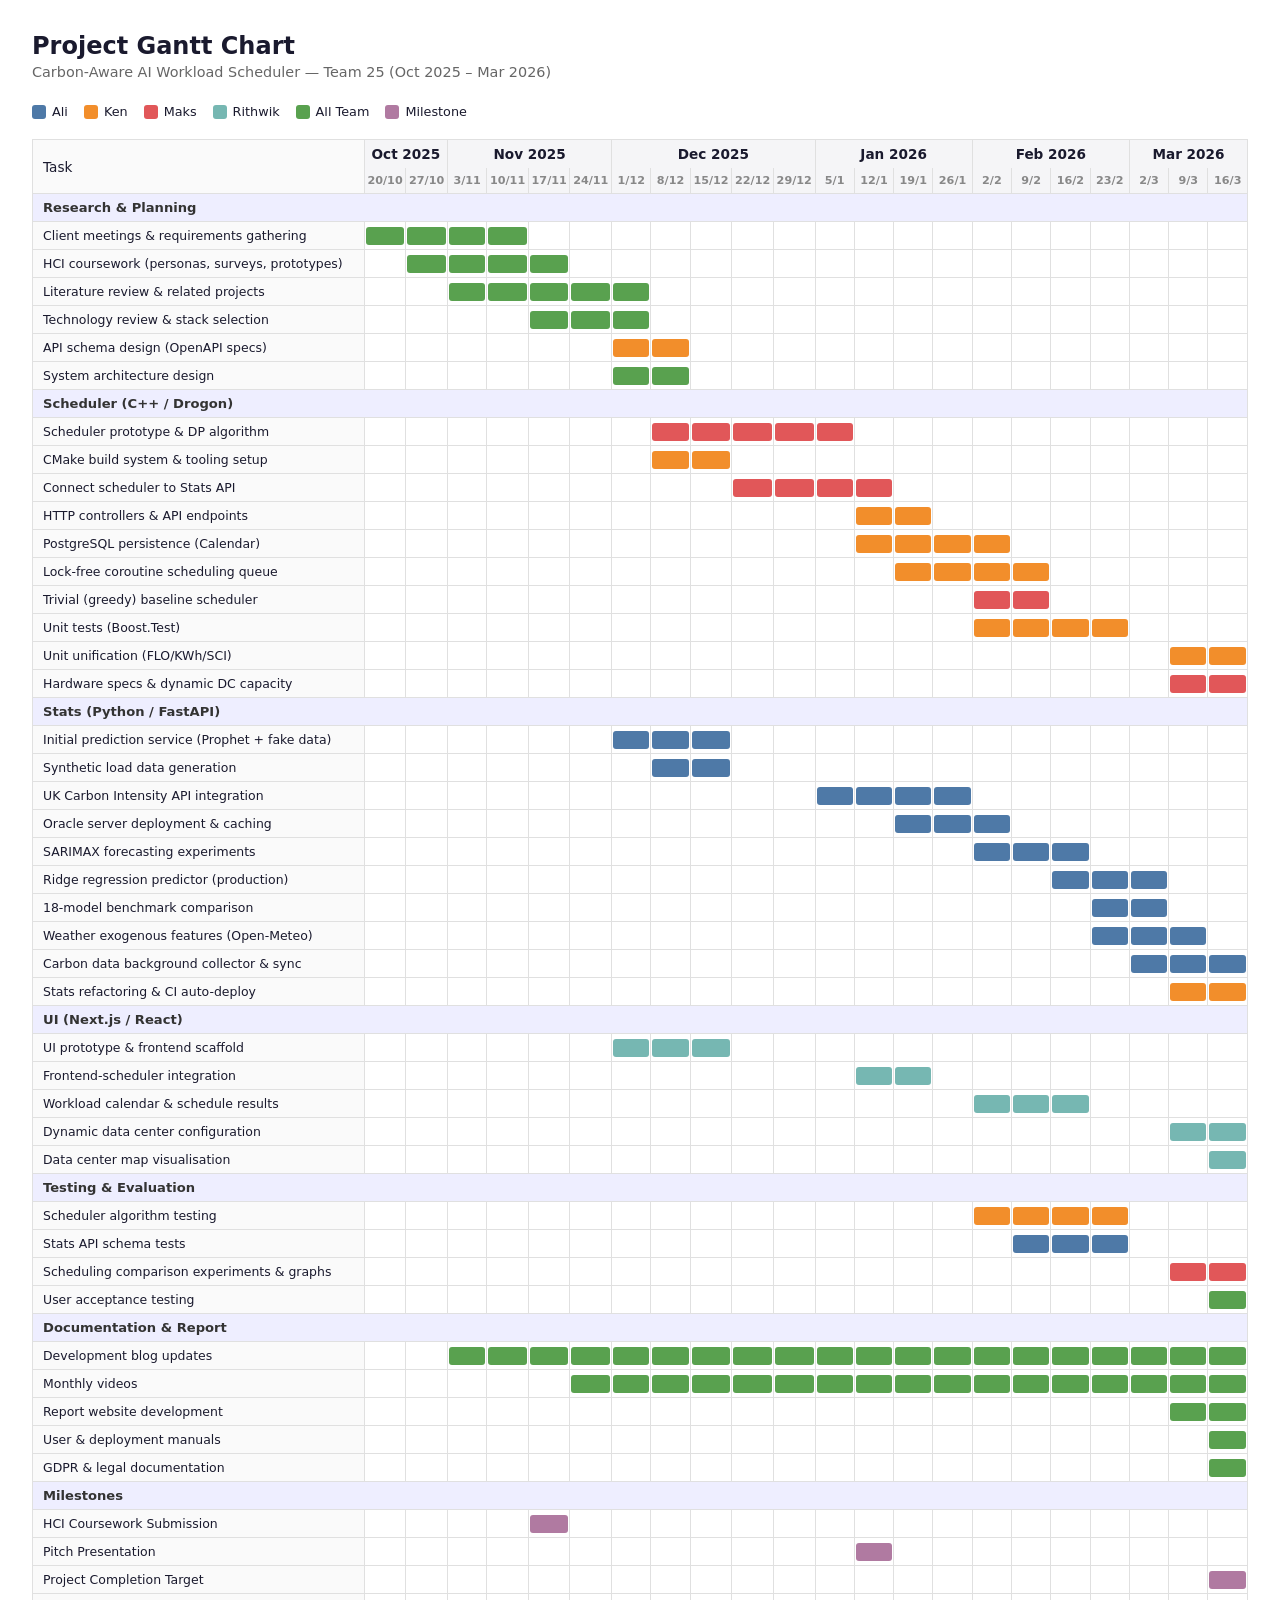
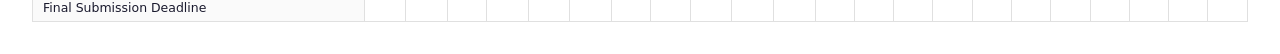
==== docs/gantt-chart.html @ f17dfa4c "added gantt chart to homepage and the journal updated" ====
<!DOCTYPE html>
<html lang="en">
<head>
<meta charset="UTF-8">
<meta name="viewport" content="width=device-width, initial-scale=1.0">
<title>COMP0016 Team 25 - Gantt Chart</title>
<style>
  * { margin: 0; padding: 0; box-sizing: border-box; }
  body { font-family: 'Segoe UI', system-ui, -apple-system, sans-serif; background: #fff; color: #1a1a2e; padding: 32px; }
  h1 { font-size: 1.5rem; margin-bottom: 4px; }
  .subtitle { color: #666; font-size: 0.9rem; margin-bottom: 24px; }
  .legend { display: flex; gap: 16px; flex-wrap: wrap; margin-bottom: 20px; font-size: 0.8rem; }
  .legend-item { display: flex; align-items: center; gap: 6px; }
  .legend-swatch { width: 14px; height: 14px; border-radius: 3px; }

  .gantt-container { overflow-x: auto; }
  .gantt { border-collapse: collapse; width: 100%; min-width: 1100px; font-size: 0.78rem; }
  .gantt th, .gantt td { border: 1px solid #e0e0e0; padding: 0; text-align: center; }
  .gantt thead th { background: #f5f5f7; padding: 6px 2px; font-weight: 600; position: sticky; top: 0; z-index: 2; }
  .gantt thead th.month-header { border-bottom: none; font-size: 0.85rem; }
  .gantt thead th.week-header { border-top: none; font-size: 0.7rem; color: #888; min-width: 38px; }
  .gantt .task-name { text-align: left; padding: 5px 10px; font-weight: 500; white-space: nowrap; min-width: 220px; background: #fafafa; position: sticky; left: 0; z-index: 1; }
  .gantt .section-header { text-align: left; padding: 6px 10px; font-weight: 700; background: #eef; color: #333; font-size: 0.82rem; }
  .gantt td.bar { padding: 3px 1px; height: 28px; vertical-align: middle; }

  /* Team member colours */
  .ali    { background: #4e79a7; border-radius: 3px; height: 18px; }
  .ken    { background: #f28e2b; border-radius: 3px; height: 18px; }
  .maks   { background: #e15759; border-radius: 3px; height: 18px; }
  .rithwik{ background: #76b7b2; border-radius: 3px; height: 18px; }
  .all    { background: #59a14f; border-radius: 3px; height: 18px; }
  .milestone { background: #b07aa1; border-radius: 3px; height: 18px; }

  .bar-ali, .bar-ken, .bar-maks, .bar-rithwik, .bar-all, .bar-milestone {
    height: 18px; border-radius: 3px; min-width: 100%;
  }
  .bar-ali     { background: #4e79a7; }
  .bar-ken     { background: #f28e2b; }
  .bar-maks    { background: #e15759; }
  .bar-rithwik { background: #76b7b2; }
  .bar-all     { background: #59a14f; }
  .bar-milestone { background: #b07aa1; }
</style>
</head>
<body>

<h1>Project Gantt Chart</h1>
<p class="subtitle">Carbon-Aware AI Workload Scheduler &mdash; Team 25 (Oct 2025 &ndash; Mar 2026)</p>

<div class="legend">
  <div class="legend-item"><div class="legend-swatch" style="background:#4e79a7"></div> Ali</div>
  <div class="legend-item"><div class="legend-swatch" style="background:#f28e2b"></div> Ken</div>
  <div class="legend-item"><div class="legend-swatch" style="background:#e15759"></div> Maks</div>
  <div class="legend-item"><div class="legend-swatch" style="background:#76b7b2"></div> Rithwik</div>
  <div class="legend-item"><div class="legend-swatch" style="background:#59a14f"></div> All Team</div>
  <div class="legend-item"><div class="legend-swatch" style="background:#b07aa1"></div> Milestone</div>
</div>

<div class="gantt-container">
<table class="gantt" id="gantt-table">
</table>
</div>

<script>
// --- CONFIG ---
const START = new Date('2025-10-20');
const END   = new Date('2026-03-22');
const MONTHS = ['Oct','Nov','Dec','Jan','Feb','Mar'];

// Weeks: each column is one week starting from START
function weeksBetween(a, b) {
  return Math.ceil((b - a) / (7 * 864e5));
}
const totalWeeks = weeksBetween(START, END);

// Helper: week index for a date
function weekOf(dateStr) {
  const d = new Date(dateStr);
  return Math.floor((d - START) / (7 * 864e5));
}

// Tasks: [name, startDate, endDate, colorClass]
const sections = [
  {
    name: 'Research & Planning',
    tasks: [
      ['Client meetings & requirements gathering',   '2025-10-20', '2025-11-16', 'bar-all'],
      ['HCI coursework (personas, surveys, prototypes)', '2025-10-27', '2025-11-23', 'bar-all'],
      ['Literature review & related projects',       '2025-11-03', '2025-12-07', 'bar-all'],
      ['Technology review & stack selection',         '2025-11-17', '2025-12-07', 'bar-all'],
      ['API schema design (OpenAPI specs)',           '2025-12-01', '2025-12-14', 'bar-ken'],
      ['System architecture design',                 '2025-12-01', '2025-12-14', 'bar-all'],
    ]
  },
  {
    name: 'Scheduler (C++ / Drogon)',
    tasks: [
      ['Scheduler prototype & DP algorithm',         '2025-12-08', '2026-01-05', 'bar-maks'],
      ['CMake build system & tooling setup',         '2025-12-10', '2025-12-21', 'bar-ken'],
      ['Connect scheduler to Stats API',             '2025-12-28', '2026-01-14', 'bar-maks'],
      ['HTTP controllers & API endpoints',           '2026-01-12', '2026-01-25', 'bar-ken'],
      ['PostgreSQL persistence (Calendar)',           '2026-01-14', '2026-02-02', 'bar-ken'],
      ['Lock-free coroutine scheduling queue',       '2026-01-23', '2026-02-09', 'bar-ken'],
      ['Trivial (greedy) baseline scheduler',        '2026-02-03', '2026-02-11', 'bar-maks'],
      ['Unit tests (Boost.Test)',                    '2026-02-05', '2026-02-25', 'bar-ken'],
      ['Unit unification (FLO/KWh/SCI)',             '2026-03-13', '2026-03-17', 'bar-ken'],
      ['Hardware specs & dynamic DC capacity',       '2026-03-14', '2026-03-17', 'bar-maks'],
    ]
  },
  {
    name: 'Stats (Python / FastAPI)',
    tasks: [
      ['Initial prediction service (Prophet + fake data)', '2025-12-03', '2025-12-21', 'bar-ali'],
      ['Synthetic load data generation',             '2025-12-09', '2025-12-21', 'bar-ali'],
      ['UK Carbon Intensity API integration',        '2026-01-07', '2026-01-27', 'bar-ali'],
      ['Oracle server deployment & caching',         '2026-01-20', '2026-02-06', 'bar-ali'],
      ['SARIMAX forecasting experiments',            '2026-02-03', '2026-02-19', 'bar-ali'],
      ['Ridge regression predictor (production)',    '2026-02-19', '2026-03-06', 'bar-ali'],
      ['18-model benchmark comparison',              '2026-02-23', '2026-03-06', 'bar-ali'],
      ['Weather exogenous features (Open-Meteo)',    '2026-03-01', '2026-03-11', 'bar-ali'],
      ['Carbon data background collector & sync',    '2026-03-06', '2026-03-16', 'bar-ali'],
      ['Stats refactoring & CI auto-deploy',         '2026-03-15', '2026-03-17', 'bar-ken'],
    ]
  },
  {
    name: 'UI (Next.js / React)',
    tasks: [
      ['UI prototype & frontend scaffold',           '2025-12-03', '2025-12-16', 'bar-rithwik'],
      ['Frontend-scheduler integration',             '2026-01-12', '2026-01-19', 'bar-rithwik'],
      ['Workload calendar & schedule results',       '2026-02-03', '2026-02-16', 'bar-rithwik'],
      ['Dynamic data center configuration',          '2026-03-15', '2026-03-17', 'bar-rithwik'],
      ['Data center map visualisation',              '2026-03-16', '2026-03-17', 'bar-rithwik'],
    ]
  },
  {
    name: 'Testing & Evaluation',
    tasks: [
      ['Scheduler algorithm testing',               '2026-02-05', '2026-02-25', 'bar-ken'],
      ['Stats API schema tests',                    '2026-02-11', '2026-02-25', 'bar-ali'],
      ['Scheduling comparison experiments & graphs', '2026-03-13', '2026-03-17', 'bar-maks'],
      ['User acceptance testing',                    '2026-03-17', '2026-03-22', 'bar-all'],
    ]
  },
  {
    name: 'Documentation & Report',
    tasks: [
      ['Development blog updates',                   '2025-11-03', '2026-03-22', 'bar-all'],
      ['Monthly videos',                             '2025-11-24', '2026-03-22', 'bar-all'],
      ['Report website development',                 '2026-03-10', '2026-03-22', 'bar-all'],
      ['User & deployment manuals',                  '2026-03-17', '2026-03-22', 'bar-all'],
      ['GDPR & legal documentation',                 '2026-03-17', '2026-03-22', 'bar-all'],
    ]
  },
  {
    name: 'Milestones',
    tasks: [
      ['HCI Coursework Submission',                  '2025-11-23', '2025-11-23', 'bar-milestone'],
      ['Pitch Presentation',                         '2026-01-13', '2026-01-13', 'bar-milestone'],
      ['Project Completion Target',                  '2026-03-22', '2026-03-22', 'bar-milestone'],
      ['Final Submission Deadline',                  '2026-03-27', '2026-03-27', 'bar-milestone'],
    ]
  }
];

// --- RENDER ---
const table = document.getElementById('gantt-table');

// Month header row
const monthRow = document.createElement('tr');
const taskTh = document.createElement('th');
taskTh.className = 'month-header task-name';
taskTh.rowSpan = 2;
taskTh.textContent = 'Task';
monthRow.appendChild(taskTh);

// Calculate weeks per month
let weekDate = new Date(START);
let monthWeeks = {};
let weekDates = [];
for (let w = 0; w < totalWeeks; w++) {
  const m = weekDate.toLocaleString('en-US', { month: 'short' });
  monthWeeks[m] = (monthWeeks[m] || 0) + 1;
  weekDates.push(new Date(weekDate));
  weekDate = new Date(weekDate.getTime() + 7 * 864e5);
}
for (const m of ['Oct','Nov','Dec','Jan','Feb','Mar']) {
  if (monthWeeks[m]) {
    const th = document.createElement('th');
    th.className = 'month-header';
    th.colSpan = monthWeeks[m];
    th.textContent = m + (m === 'Oct' || m === 'Nov' || m === 'Dec' ? ' 2025' : ' 2026');
    monthRow.appendChild(th);
  }
}

// Week header row
const weekRow = document.createElement('tr');
for (let w = 0; w < totalWeeks; w++) {
  const th = document.createElement('th');
  th.className = 'week-header';
  const d = weekDates[w];
  th.textContent = d.getDate() + '/' + (d.getMonth()+1);
  weekRow.appendChild(th);
}

const thead = document.createElement('thead');
thead.appendChild(monthRow);
thead.appendChild(weekRow);
table.appendChild(thead);

const tbody = document.createElement('tbody');

for (const section of sections) {
  // Section header
  const sRow = document.createElement('tr');
  const sTd = document.createElement('td');
  sTd.className = 'section-header';
  sTd.colSpan = totalWeeks + 1;
  sTd.textContent = section.name;
  sRow.appendChild(sTd);
  tbody.appendChild(sRow);

  for (const [name, start, end, cls] of section.tasks) {
    const tr = document.createElement('tr');
    const nameTd = document.createElement('td');
    nameTd.className = 'task-name';
    nameTd.textContent = name;
    tr.appendChild(nameTd);

    const ws = weekOf(start);
    const we = weekOf(end);

    for (let w = 0; w < totalWeeks; w++) {
      const td = document.createElement('td');
      td.className = 'bar';
      if (w >= ws && w <= we) {
        const div = document.createElement('div');
        div.className = cls;
        td.appendChild(div);
      }
      tr.appendChild(td);
    }
    tbody.appendChild(tr);
  }
}

table.appendChild(tbody);
</script>

</body>
</html>
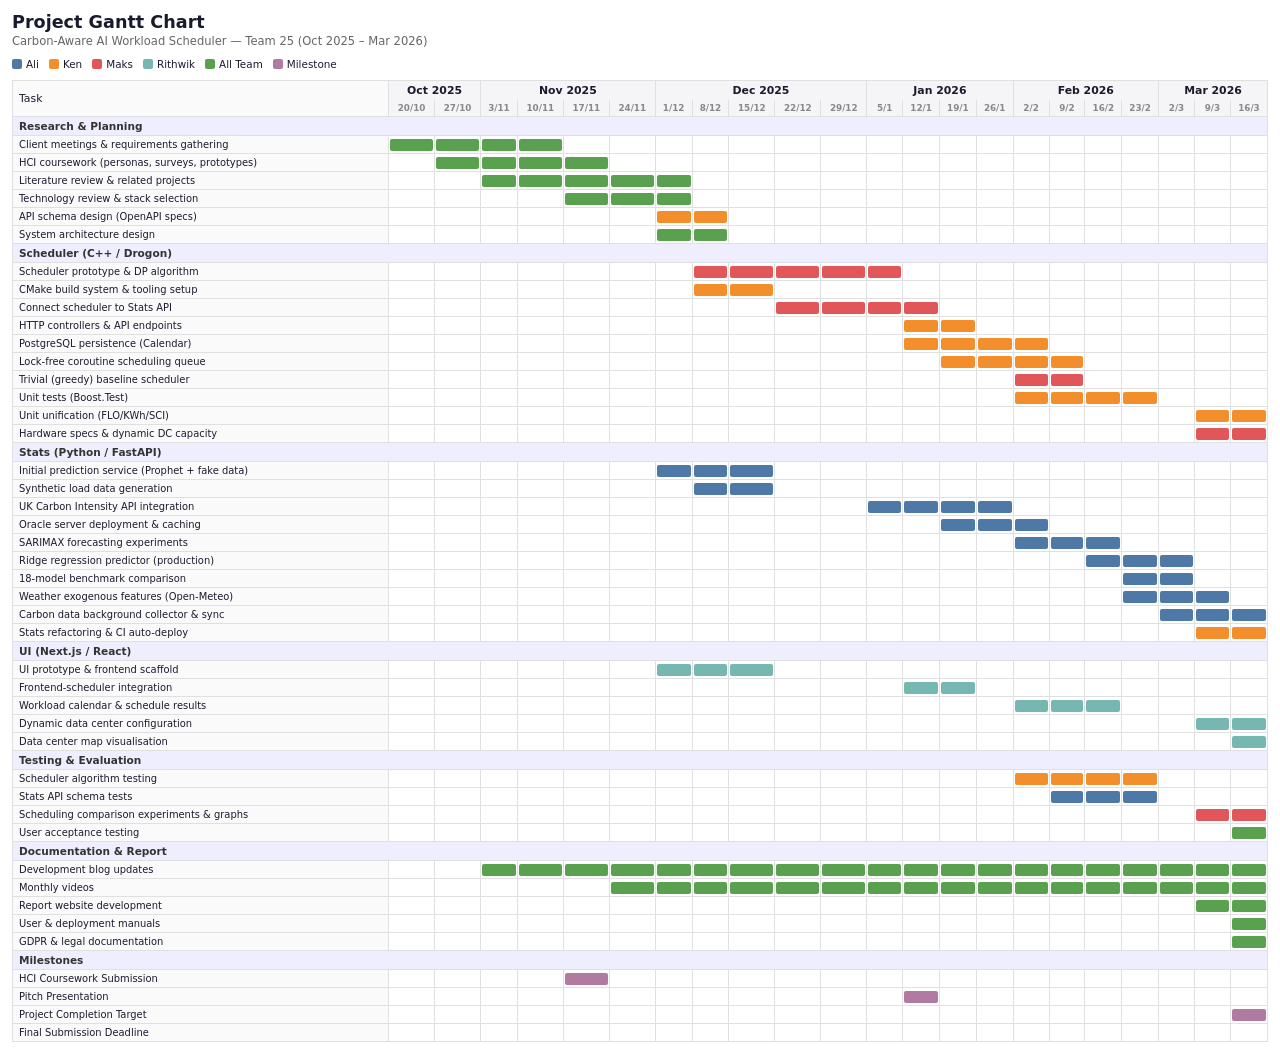
==== commit 973a4a40: "changed gantt chart dimensions to make it fit better" ====
--- a/docs/gantt-chart.html
+++ b/docs/gantt-chart.html
@@ -6,33 +6,33 @@
 <title>COMP0016 Team 25 - Gantt Chart</title>
 <style>
   * { margin: 0; padding: 0; box-sizing: border-box; }
-  body { font-family: 'Segoe UI', system-ui, -apple-system, sans-serif; background: #fff; color: #1a1a2e; padding: 32px; }
-  h1 { font-size: 1.5rem; margin-bottom: 4px; }
-  .subtitle { color: #666; font-size: 0.9rem; margin-bottom: 24px; }
-  .legend { display: flex; gap: 16px; flex-wrap: wrap; margin-bottom: 20px; font-size: 0.8rem; }
-  .legend-item { display: flex; align-items: center; gap: 6px; }
-  .legend-swatch { width: 14px; height: 14px; border-radius: 3px; }
+  body { font-family: 'Segoe UI', system-ui, -apple-system, sans-serif; background: #fff; color: #1a1a2e; padding: 12px; }
+  h1 { font-size: 1.1rem; margin-bottom: 2px; }
+  .subtitle { color: #666; font-size: 0.72rem; margin-bottom: 10px; }
+  .legend { display: flex; gap: 10px; flex-wrap: wrap; margin-bottom: 10px; font-size: 0.65rem; }
+  .legend-item { display: flex; align-items: center; gap: 4px; }
+  .legend-swatch { width: 10px; height: 10px; border-radius: 2px; }
 
   .gantt-container { overflow-x: auto; }
-  .gantt { border-collapse: collapse; width: 100%; min-width: 1100px; font-size: 0.78rem; }
+  .gantt { border-collapse: collapse; width: 100%; min-width: 800px; font-size: 0.62rem; }
   .gantt th, .gantt td { border: 1px solid #e0e0e0; padding: 0; text-align: center; }
-  .gantt thead th { background: #f5f5f7; padding: 6px 2px; font-weight: 600; position: sticky; top: 0; z-index: 2; }
-  .gantt thead th.month-header { border-bottom: none; font-size: 0.85rem; }
-  .gantt thead th.week-header { border-top: none; font-size: 0.7rem; color: #888; min-width: 38px; }
-  .gantt .task-name { text-align: left; padding: 5px 10px; font-weight: 500; white-space: nowrap; min-width: 220px; background: #fafafa; position: sticky; left: 0; z-index: 1; }
-  .gantt .section-header { text-align: left; padding: 6px 10px; font-weight: 700; background: #eef; color: #333; font-size: 0.82rem; }
-  .gantt td.bar { padding: 3px 1px; height: 28px; vertical-align: middle; }
+  .gantt thead th { background: #f5f5f7; padding: 3px 1px; font-weight: 600; position: sticky; top: 0; z-index: 2; }
+  .gantt thead th.month-header { border-bottom: none; font-size: 0.68rem; }
+  .gantt thead th.week-header { border-top: none; font-size: 0.55rem; color: #888; min-width: 24px; }
+  .gantt .task-name { text-align: left; padding: 2px 6px; font-weight: 500; white-space: nowrap; min-width: 160px; background: #fafafa; position: sticky; left: 0; z-index: 1; }
+  .gantt .section-header { text-align: left; padding: 3px 6px; font-weight: 700; background: #eef; color: #333; font-size: 0.66rem; }
+  .gantt td.bar { padding: 1px 1px; height: 18px; vertical-align: middle; }
 
   /* Team member colours */
-  .ali    { background: #4e79a7; border-radius: 3px; height: 18px; }
-  .ken    { background: #f28e2b; border-radius: 3px; height: 18px; }
-  .maks   { background: #e15759; border-radius: 3px; height: 18px; }
-  .rithwik{ background: #76b7b2; border-radius: 3px; height: 18px; }
-  .all    { background: #59a14f; border-radius: 3px; height: 18px; }
-  .milestone { background: #b07aa1; border-radius: 3px; height: 18px; }
+  .ali    { background: #4e79a7; border-radius: 2px; height: 12px; }
+  .ken    { background: #f28e2b; border-radius: 2px; height: 12px; }
+  .maks   { background: #e15759; border-radius: 2px; height: 12px; }
+  .rithwik{ background: #76b7b2; border-radius: 2px; height: 12px; }
+  .all    { background: #59a14f; border-radius: 2px; height: 12px; }
+  .milestone { background: #b07aa1; border-radius: 2px; height: 12px; }
 
   .bar-ali, .bar-ken, .bar-maks, .bar-rithwik, .bar-all, .bar-milestone {
-    height: 18px; border-radius: 3px; min-width: 100%;
+    height: 12px; border-radius: 2px; min-width: 100%;
   }
   .bar-ali     { background: #4e79a7; }
   .bar-ken     { background: #f28e2b; }
